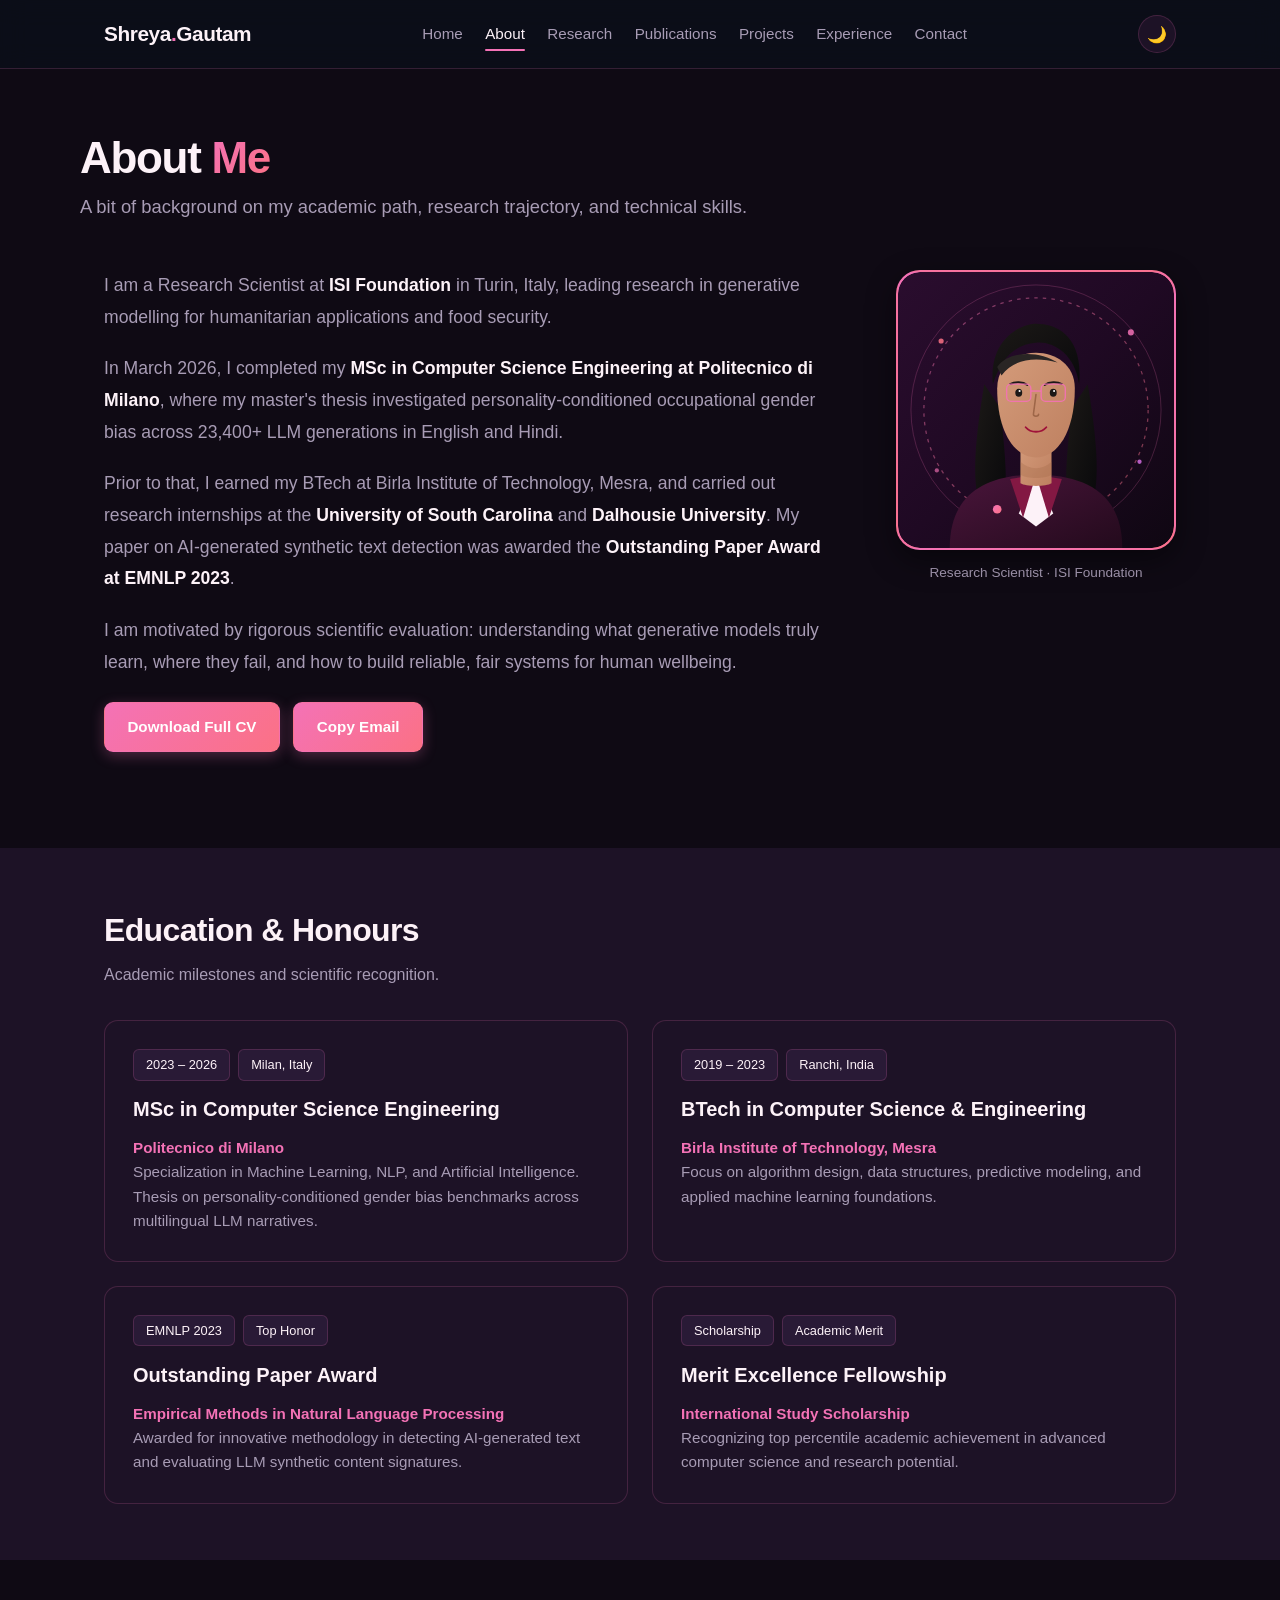
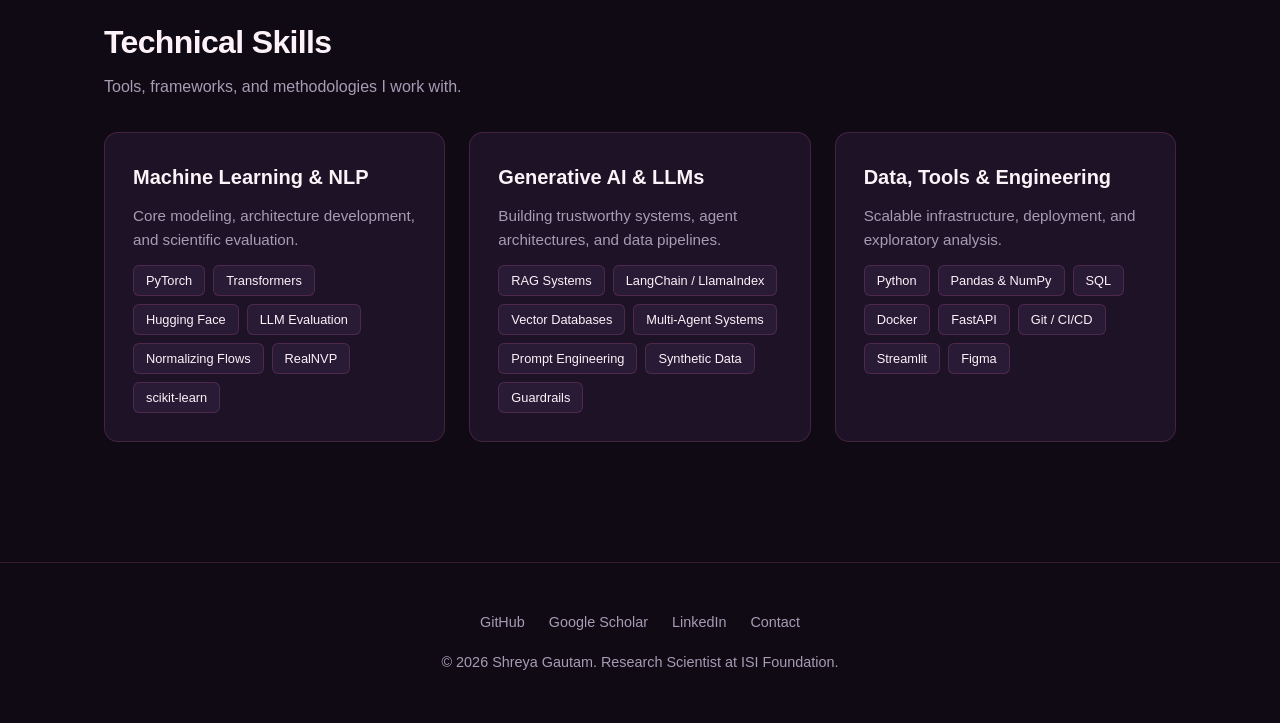
==== about.html @ 3f372d01 "Initial commit: Personal portfolio website with single-page and multi-page layouts" ====
<!DOCTYPE html>
<html lang="en">
<head>
  <meta charset="UTF-8">
  <meta name="viewport" content="width=device-width, initial-scale=1.0">
  <title>About | Shreya Gautam – Research Scientist</title>
  <meta name="description" content="Background, education, research interests, and technical skills of Shreya Gautam, Research Scientist at ISI Foundation.">
  <link rel="icon" type="image/svg+xml" href="assets/favicon.svg">
  <link rel="stylesheet" href="style.css">
  <script src="script.js" defer></script>
</head>
<body data-page="about">
  <div id="site-nav"></div>

  <main>
    <div class="container page-header">
      <h1 class="page-title">About <span class="gtext">Me</span></h1>
      <p class="page-sub">A bit of background on my academic path, research trajectory, and technical skills.</p>
    </div>

    <!-- Bio & Avatar Grid -->
    <section style="padding-top: 1rem;">
      <div class="container">
        <div class="about-grid">
          <div class="about-bio reveal">
            <p>
              I am a Research Scientist at <strong>ISI Foundation</strong> in Turin, Italy, leading research in generative modelling for humanitarian applications and food security.
            </p>
            <p>
              In March 2026, I completed my <strong>MSc in Computer Science Engineering at Politecnico di Milano</strong>, where my master's thesis investigated personality-conditioned occupational gender bias across 23,400+ LLM generations in English and Hindi.
            </p>
            <p>
              Prior to that, I earned my BTech at Birla Institute of Technology, Mesra, and carried out research internships at the <strong>University of South Carolina</strong> and <strong>Dalhousie University</strong>. My paper on AI-generated synthetic text detection was awarded the <strong>Outstanding Paper Award at EMNLP 2023</strong>.
            </p>
            <p>
              I am motivated by rigorous scientific evaluation: understanding what generative models truly learn, where they fail, and how to build reliable, fair systems for human wellbeing.
            </p>
            <div class="btn-row" style="margin-top: 1.5rem;">
              <a class="btn primary" href="cv.pdf">Download Full CV</a>
              <button class="btn primary" data-copy="shreya.gautam@mail.polimi.it">Copy Email</button>
            </div>
          </div>

          <div class="reveal d1">
            <div class="avatar">
              <img src="assets/profile.jpg" alt="Shreya Gautam" onerror="this.onerror=null; this.src='assets/profile.svg';">
              <span>SG</span>
            </div>
            <p style="text-align:center; font-size: 0.85rem; color: var(--text-muted); margin-top: 0.75rem;">Research Scientist · ISI Foundation</p>
          </div>
        </div>
      </div>
    </section>

    <!-- Education & Awards -->
    <section style="background: var(--surface);">
      <div class="container">
        <h2 class="section-title reveal">Education & Honours</h2>
        <p class="section-sub reveal">Academic milestones and scientific recognition.</p>

        <div class="grid-2">
          <div class="card reveal">
            <div class="chips" style="margin-top: 0;"><span class="chip">2023 – 2026</span><span class="chip">Milan, Italy</span></div>
            <h3 style="margin-top: 0.8rem;">MSc in Computer Science Engineering</h3>
            <p style="color: var(--primary); font-weight: 600;">Politecnico di Milano</p>
            <p>Specialization in Machine Learning, NLP, and Artificial Intelligence. Thesis on personality-conditioned gender bias benchmarks across multilingual LLM narratives.</p>
          </div>

          <div class="card reveal d1">
            <div class="chips" style="margin-top: 0;"><span class="chip">2019 – 2023</span><span class="chip">Ranchi, India</span></div>
            <h3 style="margin-top: 0.8rem;">BTech in Computer Science & Engineering</h3>
            <p style="color: var(--primary); font-weight: 600;">Birla Institute of Technology, Mesra</p>
            <p>Focus on algorithm design, data structures, predictive modeling, and applied machine learning foundations.</p>
          </div>

          <div class="card reveal">
            <div class="chips" style="margin-top: 0;"><span class="chip">EMNLP 2023</span><span class="chip">Top Honor</span></div>
            <h3 style="margin-top: 0.8rem;">Outstanding Paper Award</h3>
            <p style="color: var(--primary); font-weight: 600;">Empirical Methods in Natural Language Processing</p>
            <p>Awarded for innovative methodology in detecting AI-generated text and evaluating LLM synthetic content signatures.</p>
          </div>

          <div class="card reveal d1">
            <div class="chips" style="margin-top: 0;"><span class="chip">Scholarship</span><span class="chip">Academic Merit</span></div>
            <h3 style="margin-top: 0.8rem;">Merit Excellence Fellowship</h3>
            <p style="color: var(--primary); font-weight: 600;">International Study Scholarship</p>
            <p>Recognizing top percentile academic achievement in advanced computer science and research potential.</p>
          </div>
        </div>
      </div>
    </section>

    <!-- Technical Skills Matrix -->
    <section>
      <div class="container">
        <h2 class="section-title reveal">Technical Skills</h2>
        <p class="section-sub reveal">Tools, frameworks, and methodologies I work with.</p>

        <div class="grid-3">
          <div class="card reveal">
            <h3>Machine Learning & NLP</h3>
            <p>Core modeling, architecture development, and scientific evaluation.</p>
            <div class="chips">
              <span class="chip">PyTorch</span>
              <span class="chip">Transformers</span>
              <span class="chip">Hugging Face</span>
              <span class="chip">LLM Evaluation</span>
              <span class="chip">Normalizing Flows</span>
              <span class="chip">RealNVP</span>
              <span class="chip">scikit-learn</span>
            </div>
          </div>

          <div class="card reveal d1">
            <h3>Generative AI & LLMs</h3>
            <p>Building trustworthy systems, agent architectures, and data pipelines.</p>
            <div class="chips">
              <span class="chip">RAG Systems</span>
              <span class="chip">LangChain / LlamaIndex</span>
              <span class="chip">Vector Databases</span>
              <span class="chip">Multi-Agent Systems</span>
              <span class="chip">Prompt Engineering</span>
              <span class="chip">Synthetic Data</span>
              <span class="chip">Guardrails</span>
            </div>
          </div>

          <div class="card reveal d2">
            <h3>Data, Tools & Engineering</h3>
            <p>Scalable infrastructure, deployment, and exploratory analysis.</p>
            <div class="chips">
              <span class="chip">Python</span>
              <span class="chip">Pandas & NumPy</span>
              <span class="chip">SQL</span>
              <span class="chip">Docker</span>
              <span class="chip">FastAPI</span>
              <span class="chip">Git / CI/CD</span>
              <span class="chip">Streamlit</span>
              <span class="chip">Figma</span>
            </div>
          </div>
        </div>
      </div>
    </section>
  </main>

  <div id="site-footer"></div>
</body>
</html>
---- style.css ----
:root {
  --bg: #0f0a14;
  --surface: #1d1226;
  --surface-hover: #291a36;
  --surface-active: #3a224a;
  --text: #fdf2f8;
  --text-muted: #a89cb5;
  --primary: #f472b6;
  --primary-glow: rgba(244, 114, 182, 0.28);
  --accent: #fb7185;
  --accent-2: #c084fc;
  --border: rgba(244, 114, 182, 0.18);
  --radius: 14px;
  --font: -apple-system, BlinkMacSystemFont, "Segoe UI", Roboto, "Helvetica Neue", Arial, sans-serif;
  --shadow: 0 10px 30px rgba(0, 0, 0, 0.45);
}

[data-theme="light"] {
  --bg: #fdf4f8;
  --surface: #ffffff;
  --surface-hover: #fae8f0;
  --surface-active: #f5d0e0;
  --text: #1f101b;
  --text-muted: #785e6f;
  --primary: #db2777;
  --primary-glow: rgba(219, 39, 119, 0.18);
  --accent: #e11d48;
  --accent-2: #a855f7;
  --border: rgba(219, 39, 119, 0.15);
  --shadow: 0 10px 30px rgba(157, 23, 77, 0.08);
}

* {
  box-sizing: border-box;
  margin: 0;
  padding: 0;
}

body {
  font-family: var(--font);
  background: var(--bg);
  color: var(--text);
  line-height: 1.65;
  min-height: 100vh;
  display: flex;
  flex-direction: column;
  transition: background-color 0.3s ease, color 0.3s ease;
  overflow-x: hidden;
}

main {
  flex: 1;
}

.container {
  max-width: 1120px;
  margin: 0 auto;
  padding: 0 1.5rem;
}

/* Nav Header */
#site-nav {
  position: sticky;
  top: 0;
  z-index: 100;
  backdrop-filter: blur(14px);
  -webkit-backdrop-filter: blur(14px);
  background: rgba(11, 15, 25, 0.85);
  border-bottom: 1px solid var(--border);
  transition: background-color 0.3s ease, border-color 0.3s ease;
}
[data-theme="light"] #site-nav {
  background: rgba(248, 250, 252, 0.88);
}

.nav-container {
  display: flex;
  justify-content: space-between;
  align-items: center;
  height: 68px;
}

.brand {
  font-size: 1.3rem;
  font-weight: 800;
  text-decoration: none;
  color: var(--text);
  letter-spacing: -0.02em;
}
.brand span {
  color: var(--primary);
}

.nav-links {
  display: flex;
  gap: 1.4rem;
  align-items: center;
}
.nav-link {
  color: var(--text-muted);
  text-decoration: none;
  font-size: 0.95rem;
  font-weight: 500;
  transition: color 0.2s ease;
  position: relative;
  padding: 0.3rem 0;
}
.nav-link:hover, .nav-link.active {
  color: var(--text);
}
.nav-link.active::after {
  content: "";
  position: absolute;
  bottom: 0;
  left: 0;
  right: 0;
  height: 2px;
  background: var(--primary);
  border-radius: 2px;
}

.nav-right {
  display: flex;
  align-items: center;
  gap: 0.75rem;
}

.theme-toggle {
  background: var(--surface);
  border: 1px solid var(--border);
  color: var(--text);
  border-radius: 999px;
  width: 38px;
  height: 38px;
  display: inline-flex;
  align-items: center;
  justify-content: center;
  cursor: pointer;
  transition: all 0.2s ease;
  font-size: 1rem;
}
.theme-toggle:hover {
  background: var(--surface-hover);
  border-color: var(--primary);
}

.mobile-menu-btn {
  display: none;
  background: var(--surface);
  border: 1px solid var(--border);
  color: var(--text);
  border-radius: 8px;
  width: 38px;
  height: 38px;
  align-items: center;
  justify-content: center;
  cursor: pointer;
  font-size: 1.2rem;
}

/* Page Headers */
.page-header {
  padding: 4rem 0 2rem;
}
.page-title {
  font-size: 2.75rem;
  font-weight: 800;
  letter-spacing: -0.03em;
  margin-bottom: 0.5rem;
}
.page-sub {
  font-size: 1.15rem;
  color: var(--text-muted);
  max-width: 680px;
}

/* Typography & Hero */
section {
  padding: 3.5rem 0;
}

.hero {
  padding-top: 4.5rem;
  padding-bottom: 3.5rem;
}

.hero-grid {
  display: grid;
  grid-template-columns: 1.2fr 0.8fr;
  gap: 3.5rem;
  align-items: center;
}

.hero-art {
  width: 100%;
  max-width: 440px;
  height: auto;
  justify-self: center;
  filter: drop-shadow(0 10px 30px var(--primary-glow));
  transition: transform 0.4s ease;
}
.hero-art:hover {
  transform: translateY(-4px) scale(1.02);
}

.pill {
  display: inline-flex;
  align-items: center;
  gap: 0.6rem;
  background: var(--surface);
  border: 1px solid var(--border);
  padding: 0.4rem 1rem;
  border-radius: 999px;
  font-size: 0.85rem;
  color: var(--text-muted);
  margin-bottom: 1.25rem;
}

.pulse {
  width: 8px;
  height: 8px;
  border-radius: 50%;
  background: #22c55e;
  box-shadow: 0 0 0 0 rgba(34, 197, 94, 0.7);
  animation: pulse-ring 2s infinite;
}
@keyframes pulse-ring {
  0% { box-shadow: 0 0 0 0 rgba(34, 197, 94, 0.7); }
  70% { box-shadow: 0 0 0 10px rgba(34, 197, 94, 0); }
  100% { box-shadow: 0 0 0 0 rgba(34, 197, 94, 0); }
}

h1 {
  font-size: 3.25rem;
  font-weight: 800;
  letter-spacing: -0.03em;
  line-height: 1.15;
  margin-bottom: 0.5rem;
}

.gtext {
  background: linear-gradient(135deg, var(--primary) 0%, var(--accent) 100%);
  -webkit-background-clip: text;
  -webkit-text-fill-color: transparent;
}

.typed {
  font-size: 1.2rem;
  font-weight: 500;
  color: var(--primary);
  min-height: 1.8em;
  margin-bottom: 1rem;
}

.caret {
  display: inline-block;
  width: 2px;
  height: 1.15em;
  background: var(--primary);
  vertical-align: -2px;
  margin-left: 2px;
  animation: blink 0.85s infinite;
}
@keyframes blink {
  0%, 100% { opacity: 1; }
  50% { opacity: 0; }
}

.lead {
  font-size: 1.125rem;
  color: var(--text-muted);
  max-width: 620px;
  line-height: 1.7;
  margin-bottom: 1.75rem;
}

.btn-row {
  display: flex;
  gap: 0.85rem;
  flex-wrap: wrap;
  margin-bottom: 2.5rem;
}

.btn {
  display: inline-flex;
  align-items: center;
  justify-content: center;
  padding: 0.7rem 1.4rem;
  border-radius: 9px;
  font-size: 0.95rem;
  font-weight: 600;
  text-decoration: none;
  color: var(--text);
  background: var(--surface);
  border: 1px solid var(--border);
  transition: all 0.2s ease;
  cursor: pointer;
}
.btn:hover {
  transform: translateY(-2px);
  background: var(--surface-hover);
  border-color: var(--primary);
}
.btn.primary {
  background: linear-gradient(135deg, var(--primary) 0%, var(--accent) 100%);
  color: #fff;
  border-color: transparent;
  box-shadow: 0 4px 14px var(--primary-glow);
}
.btn.primary:hover {
  color: #fff;
  transform: translateY(-2px);
  box-shadow: 0 6px 20px var(--primary-glow);
  border-color: transparent;
}

/* Stats */
.stats {
  display: grid;
  grid-template-columns: repeat(4, 1fr);
  gap: 1.5rem;
  padding-top: 1.5rem;
  border-top: 1px solid var(--border);
}

.stat .num {
  font-size: 2rem;
  font-weight: 800;
  color: var(--primary);
  line-height: 1.2;
}
.stat .label {
  font-size: 0.85rem;
  color: var(--text-muted);
  margin-top: 0.25rem;
}

/* Section titles */
.section-title {
  font-size: 2rem;
  font-weight: 700;
  letter-spacing: -0.02em;
  margin-bottom: 0.35rem;
}
.section-sub {
  color: var(--text-muted);
  font-size: 1rem;
  margin-bottom: 2rem;
}

/* Role Tabs ("Find my fit") */
.role-tabs {
  display: flex;
  gap: 0.6rem;
  flex-wrap: wrap;
  margin-bottom: 1.25rem;
}

.tab {
  background: var(--surface);
  border: 1px solid var(--border);
  color: var(--text-muted);
  padding: 0.55rem 1.25rem;
  border-radius: 999px;
  font-size: 0.9rem;
  font-weight: 600;
  cursor: pointer;
  transition: all 0.2s ease;
}
.tab:hover {
  color: var(--text);
  background: var(--surface-hover);
  border-color: var(--primary);
}
.tab.active {
  background: var(--primary);
  color: #0b0f19;
  border-color: var(--primary);
  box-shadow: 0 2px 10px var(--primary-glow);
}

.role-panel {
  background: var(--surface);
  border: 1px solid var(--border);
  border-radius: var(--radius);
  padding: 2rem;
  min-height: 160px;
  transition: all 0.25s ease;
}
.role-panel h4 {
  font-size: 1.25rem;
  margin-bottom: 0.75rem;
  color: var(--primary);
}
.role-panel p {
  color: var(--text-muted);
  line-height: 1.7;
  margin-bottom: 1rem;
}

/* Chips / Tags */
.chips {
  display: flex;
  flex-wrap: wrap;
  gap: 0.5rem;
  margin-top: 0.75rem;
}
.chip {
  background: var(--surface-hover);
  border: 1px solid var(--border);
  color: var(--text);
  padding: 0.25rem 0.75rem;
  border-radius: 6px;
  font-size: 0.8rem;
  font-weight: 500;
}

/* Grids */
.grid-3 {
  display: grid;
  grid-template-columns: repeat(3, 1fr);
  gap: 1.5rem;
}
.grid-2 {
  display: grid;
  grid-template-columns: repeat(2, 1fr);
  gap: 1.5rem;
}

/* Card */
.card {
  background: var(--surface);
  border: 1px solid var(--border);
  border-radius: var(--radius);
  padding: 1.75rem;
  text-decoration: none;
  display: flex;
  flex-direction: column;
  transition: all 0.25s cubic-bezier(0.16, 1, 0.3, 1);
  position: relative;
  overflow: hidden;
}
.card::before {
  content: "";
  position: absolute;
  top: 0;
  left: 0;
  right: 0;
  height: 2px;
  background: linear-gradient(90deg, var(--primary), var(--accent));
  opacity: 0;
  transition: opacity 0.25s ease;
}
.card:hover {
  transform: translateY(-4px);
  border-color: var(--primary);
  box-shadow: 0 12px 30px rgba(0, 0, 0, 0.25);
}
.card:hover::before {
  opacity: 1;
}
.card h3 {
  font-size: 1.25rem;
  font-weight: 700;
  margin-bottom: 0.6rem;
  color: var(--text);
}
.card p {
  color: var(--text-muted);
  font-size: 0.95rem;
  line-height: 1.6;
}

/* Visual inside Cards */
.card-visual {
  width: 100%;
  height: 140px;
  border-radius: 10px;
  overflow: hidden;
  margin-bottom: 1rem;
  border: 1px solid var(--border);
  background: var(--bg);
}
.card-visual img {
  width: 100%;
  height: 100%;
  object-fit: cover;
  display: block;
  transition: transform 0.35s ease;
}
.card:hover .card-visual img {
  transform: scale(1.04);
}

/* Project Thumbnails */
.project-thumb {
  width: 100%;
  height: 150px;
  border-radius: 10px;
  overflow: hidden;
  margin-bottom: 1.2rem;
  border: 1px solid var(--border);
  background: var(--bg);
}
.project-thumb img {
  width: 100%;
  height: 100%;
  object-fit: cover;
  display: block;
  transition: transform 0.35s ease;
}
.card:hover .project-thumb img {
  transform: scale(1.05);
}

/* About Grid & Avatar */
.about-grid {
  display: grid;
  grid-template-columns: 1fr 280px;
  gap: 3.5rem;
  align-items: start;
}
.about-bio p {
  font-size: 1.1rem;
  line-height: 1.8;
  color: var(--text-muted);
  margin-bottom: 1.25rem;
}
.about-bio strong {
  color: var(--text);
}

.avatar {
  aspect-ratio: 1;
  border-radius: 24px;
  background: linear-gradient(135deg, var(--primary), var(--accent));
  display: grid;
  place-items: center;
  position: relative;
  overflow: hidden;
  border: 2px solid var(--border);
  box-shadow: var(--shadow);
}
.avatar img {
  position: absolute;
  inset: 0;
  width: 100%;
  height: 100%;
  object-fit: cover;
  border-radius: 22px;
  z-index: 2;
  transition: transform 0.4s ease;
}
.avatar:hover img {
  transform: scale(1.04);
}
.avatar span {
  font-size: 3.5rem;
  font-weight: 800;
  color: #ffffff;
  position: relative;
  z-index: 1;
}

/* Timeline (Experience) */
.timeline {
  position: relative;
  padding-left: 2rem;
  margin: 2rem 0;
}
.timeline::before {
  content: "";
  position: absolute;
  top: 0;
  bottom: 0;
  left: 7px;
  width: 2px;
  background: var(--border);
}
.timeline-item {
  position: relative;
  margin-bottom: 2.5rem;
}
.timeline-dot {
  position: absolute;
  left: -2rem;
  top: 6px;
  width: 16px;
  height: 16px;
  border-radius: 50%;
  background: var(--surface);
  border: 3px solid var(--primary);
  box-shadow: 0 0 0 4px var(--bg);
}
.timeline-item.active .timeline-dot {
  background: var(--primary);
  box-shadow: 0 0 12px var(--primary);
}
.timeline-content {
  background: var(--surface);
  border: 1px solid var(--border);
  border-radius: var(--radius);
  padding: 1.5rem 1.75rem;
  transition: transform 0.2s ease, border-color 0.2s ease;
}
.timeline-content:hover {
  transform: translateX(4px);
  border-color: var(--primary);
}
.timeline-meta {
  display: flex;
  justify-content: space-between;
  margin-bottom: 0.5rem;
  flex-wrap: wrap;
  gap: 0.5rem;
}
.timeline-role {
  font-size: 1.15rem;
  font-weight: 700;
  color: var(--text);
}
.timeline-org {
  color: var(--primary);
  font-weight: 600;
}
.timeline-date {
  font-size: 0.85rem;
  color: var(--text-muted);
}
.timeline-content p {
  color: var(--text-muted);
  font-size: 0.95rem;
  line-height: 1.65;
}

/* Filters */
.filters {
  display: flex;
  gap: 0.5rem;
  flex-wrap: wrap;
  margin-bottom: 2rem;
}
.filter-btn {
  background: var(--surface);
  border: 1px solid var(--border);
  color: var(--text-muted);
  padding: 0.5rem 1.2rem;
  border-radius: 999px;
  font-size: 0.9rem;
  font-weight: 600;
  cursor: pointer;
  transition: all 0.2s ease;
}
.filter-btn:hover {
  background: var(--surface-hover);
  color: var(--text);
  border-color: var(--primary);
}
.filter-btn.active {
  background: var(--primary);
  color: #0b0f19;
  border-color: var(--primary);
}

/* Publications */
.pub-card {
  display: flex;
  gap: 1.5rem;
  align-items: flex-start;
  background: var(--surface);
  border: 1px solid var(--border);
  border-radius: var(--radius);
  padding: 1.75rem;
  margin-bottom: 1.25rem;
  transition: all 0.2s ease;
}
.pub-card:hover {
  border-color: var(--primary);
  transform: translateY(-2px);
}
.pub-num {
  font-size: 1.5rem;
  font-weight: 800;
  color: var(--primary);
  min-width: 32px;
  line-height: 1.2;
}
.pub-title {
  font-size: 1.2rem;
  font-weight: 700;
  color: var(--text);
  margin-bottom: 0.4rem;
}
.pub-venue {
  color: var(--accent);
  font-weight: 600;
  font-size: 0.95rem;
  margin-bottom: 0.5rem;
}
.pub-authors {
  color: var(--text-muted);
  font-size: 0.9rem;
  margin-bottom: 0.75rem;
}
.pub-authors strong {
  color: var(--text);
  text-decoration: underline;
}
.pub-links {
  display: flex;
  gap: 0.75rem;
  margin-top: 0.75rem;
  flex-wrap: wrap;
}
.bibtex-box {
  display: none;
  background: var(--bg);
  border: 1px solid var(--border);
  border-radius: 8px;
  padding: 1rem;
  margin-top: 1rem;
  font-family: monospace;
  font-size: 0.8rem;
  color: var(--text-muted);
  white-space: pre-wrap;
  user-select: all;
}
.bibtex-box.show {
  display: block;
}

/* Contact Form */
.contact-grid {
  display: grid;
  grid-template-columns: 1fr 1fr;
  gap: 3rem;
}
.contact-info-card {
  background: var(--surface);
  border: 1px solid var(--border);
  border-radius: var(--radius);
  padding: 2rem;
}
.form-group {
  margin-bottom: 1.25rem;
}
.form-group label {
  display: block;
  font-size: 0.9rem;
  font-weight: 600;
  color: var(--text);
  margin-bottom: 0.4rem;
}
.form-control {
  width: 100%;
  padding: 0.75rem 1rem;
  border-radius: 8px;
  border: 1px solid var(--border);
  background: var(--surface);
  color: var(--text);
  font-family: var(--font);
  font-size: 0.95rem;
  transition: border-color 0.2s ease;
}
.form-control:focus {
  outline: none;
  border-color: var(--primary);
  box-shadow: 0 0 0 3px var(--primary-glow);
}
textarea.form-control {
  min-height: 120px;
  resize: vertical;
}

/* Toast */
.toast {
  position: fixed;
  bottom: 2rem;
  right: 2rem;
  background: var(--surface-active);
  color: var(--text);
  border: 1px solid var(--primary);
  border-radius: 8px;
  padding: 0.75rem 1.25rem;
  font-size: 0.9rem;
  box-shadow: var(--shadow);
  transform: translateY(100px);
  opacity: 0;
  transition: all 0.3s cubic-bezier(0.16, 1, 0.3, 1);
  z-index: 1000;
}
.toast.show {
  transform: translateY(0);
  opacity: 1;
}

/* Scroll Reveal */
.reveal {
  opacity: 0;
  transform: translateY(24px);
  transition: opacity 0.6s cubic-bezier(0.16, 1, 0.3, 1), transform 0.6s cubic-bezier(0.16, 1, 0.3, 1);
}
.reveal.visible {
  opacity: 1;
  transform: translateY(0);
}
.d1 { transition-delay: 0.1s; }
.d2 { transition-delay: 0.2s; }

/* Footer */
#site-footer {
  border-top: 1px solid var(--border);
  padding: 3rem 0;
  margin-top: 4rem;
  text-align: center;
  color: var(--text-muted);
  font-size: 0.9rem;
  background: var(--bg);
}
.footer-links {
  display: flex;
  justify-content: center;
  gap: 1.5rem;
  margin-bottom: 1rem;
}
.footer-links a {
  color: var(--text-muted);
  text-decoration: none;
  transition: color 0.2s ease;
}
.footer-links a:hover {
  color: var(--primary);
}

/* Responsive */
@media (max-width: 900px) {
  .hero-grid {
    grid-template-columns: 1fr;
    gap: 2.5rem;
  }
  .about-grid {
    grid-template-columns: 1fr;
  }
  .avatar {
    max-width: 240px;
    margin: 0 auto;
  }
  .grid-3 {
    grid-template-columns: repeat(2, 1fr);
  }
  .grid-2, .contact-grid {
    grid-template-columns: 1fr;
  }
  .stats {
    grid-template-columns: repeat(2, 1fr);
  }
}

@media (max-width: 768px) {
  .nav-links {
    display: none;
    position: absolute;
    top: 68px;
    left: 0;
    right: 0;
    background: var(--surface);
    border-bottom: 1px solid var(--border);
    flex-direction: column;
    padding: 1.5rem;
    gap: 1rem;
    box-shadow: var(--shadow);
  }
  .nav-links.open {
    display: flex;
  }
  .mobile-menu-btn {
    display: inline-flex;
  }
}

@media (max-width: 600px) {
  h1 {
    font-size: 2.35rem;
  }
  .page-title {
    font-size: 2.2rem;
  }
  .grid-3 {
    grid-template-columns: 1fr;
  }
  .stats {
    grid-template-columns: 1fr 1fr;
    gap: 1rem;
  }
  .stat .num {
    font-size: 1.6rem;
  }
}
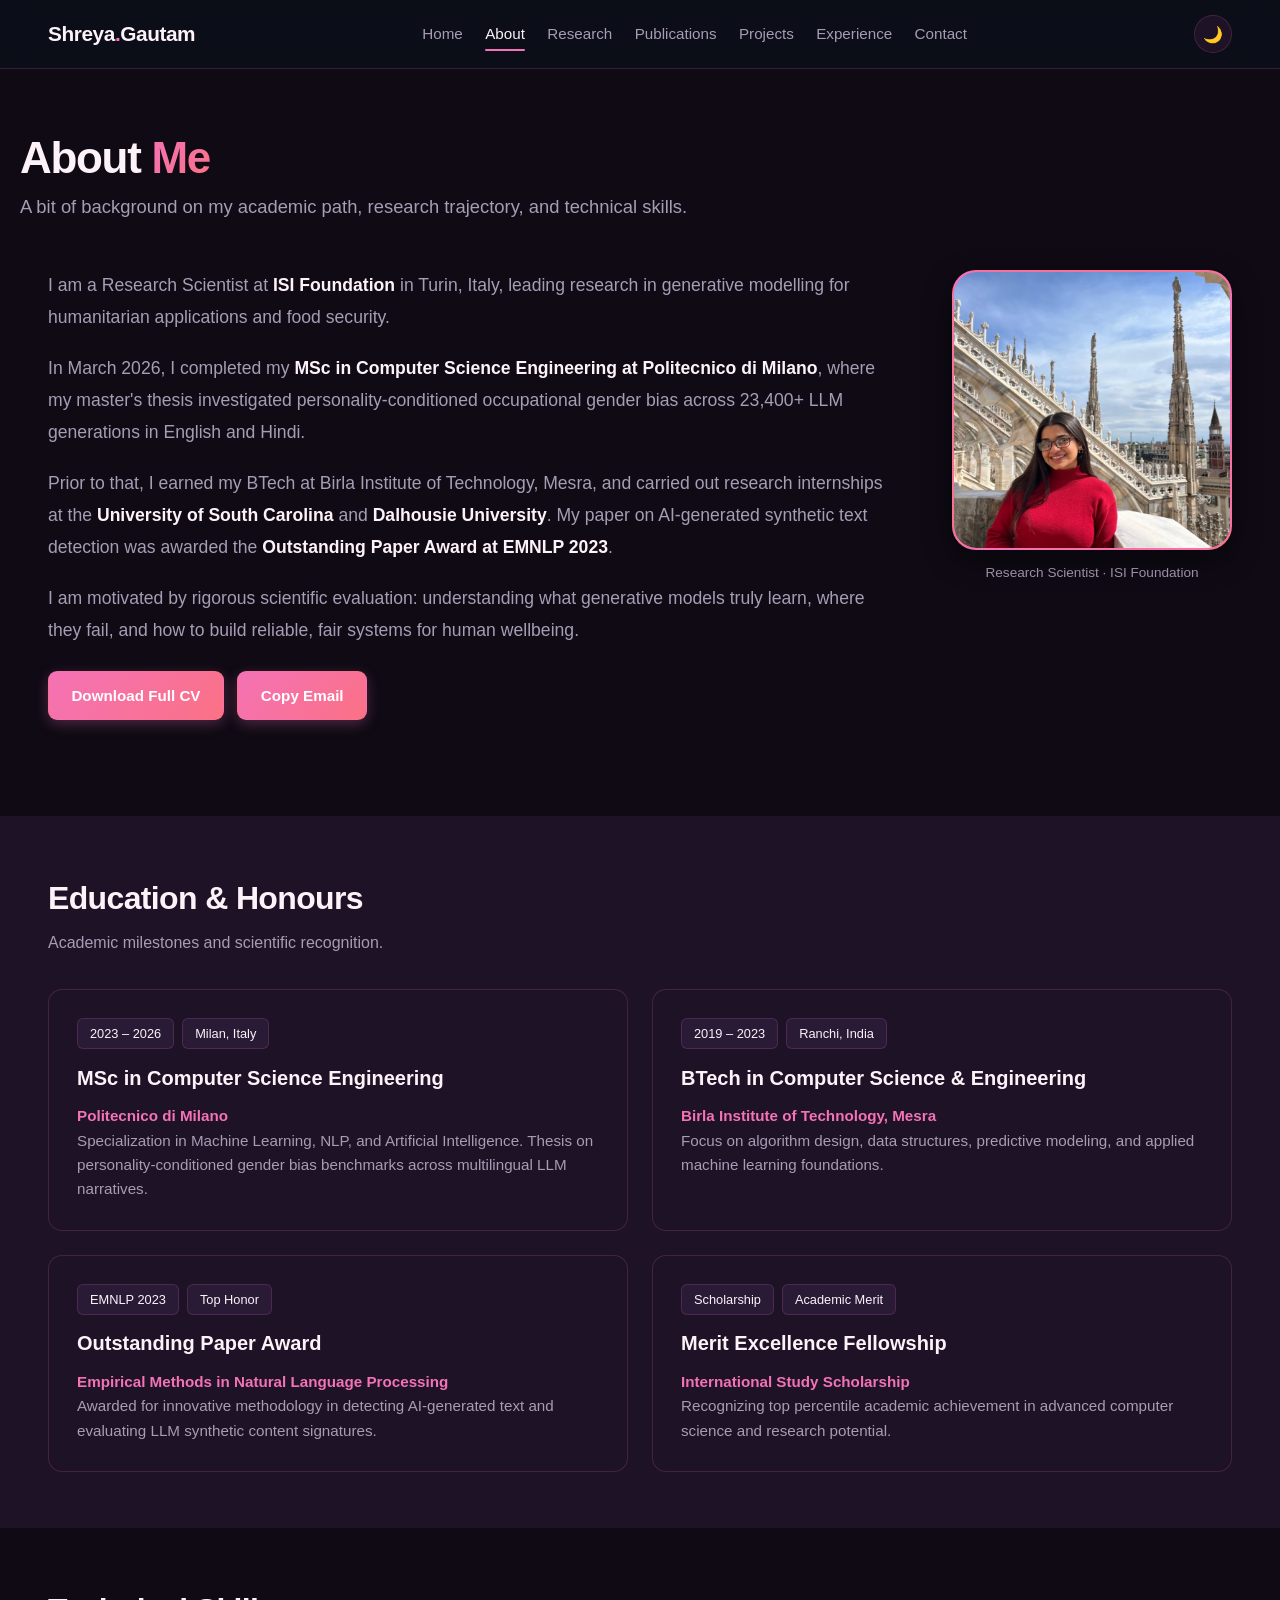
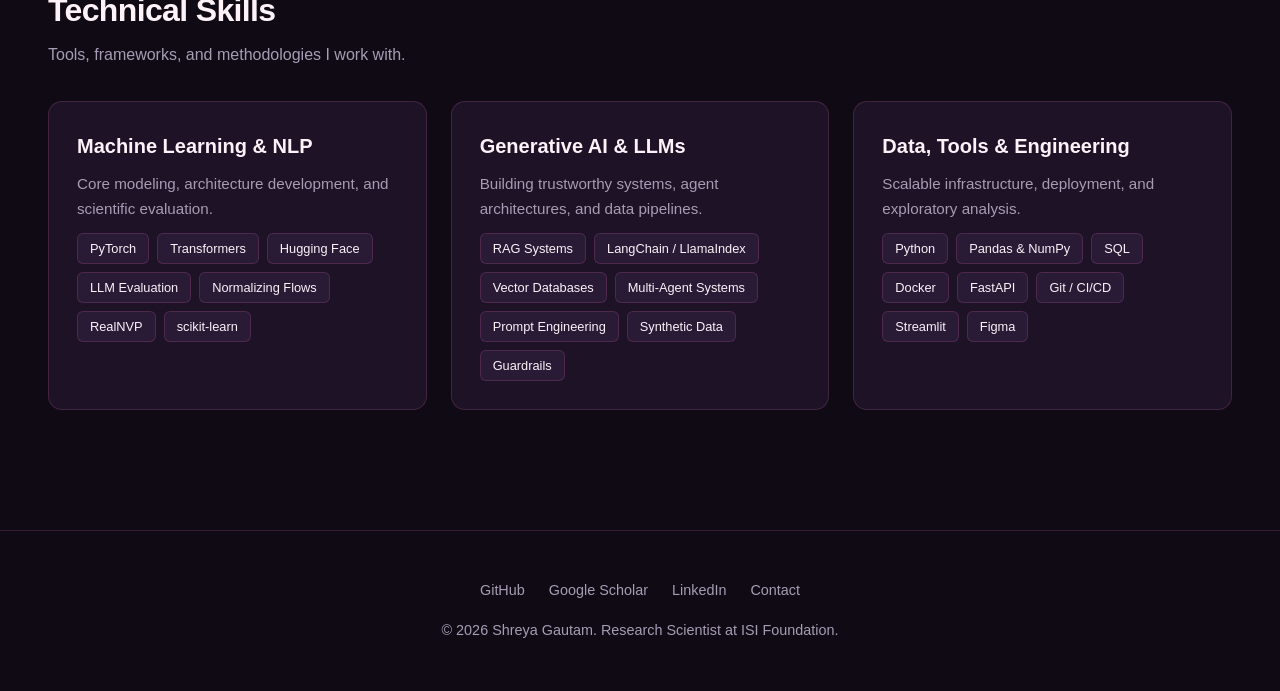
==== commit 2bb88a58: "Add Shreya_Gautam_CV.pdf and link across portfolio" ====
--- a/about.html
+++ b/about.html
@@ -36,7 +36,7 @@
               I am motivated by rigorous scientific evaluation: understanding what generative models truly learn, where they fail, and how to build reliable, fair systems for human wellbeing.
             </p>
             <div class="btn-row" style="margin-top: 1.5rem;">
-              <a class="btn primary" href="cv.pdf">Download Full CV</a>
+              <a class="btn primary" href="Shreya_Gautam_CV.pdf" target="_blank" rel="noopener">Download Full CV</a>
               <button class="btn primary" data-copy="shreya.gautam@mail.polimi.it">Copy Email</button>
             </div>
           </div>
--- a/style.css
+++ b/style.css
@@ -53,9 +53,24 @@
 }
 
 .container {
-  max-width: 1120px;
+  width: 100%;
+  max-width: 1240px;
   margin: 0 auto;
-  padding: 0 1.5rem;
+  padding: 0 1.75rem;
+}
+
+@media (min-width: 1440px) {
+  .container {
+    max-width: 1400px;
+    padding: 0 2.5rem;
+  }
+}
+
+@media (min-width: 1800px) {
+  .container {
+    max-width: 1600px;
+    padding: 0 3.5rem;
+  }
 }
 
 /* Nav Header */
